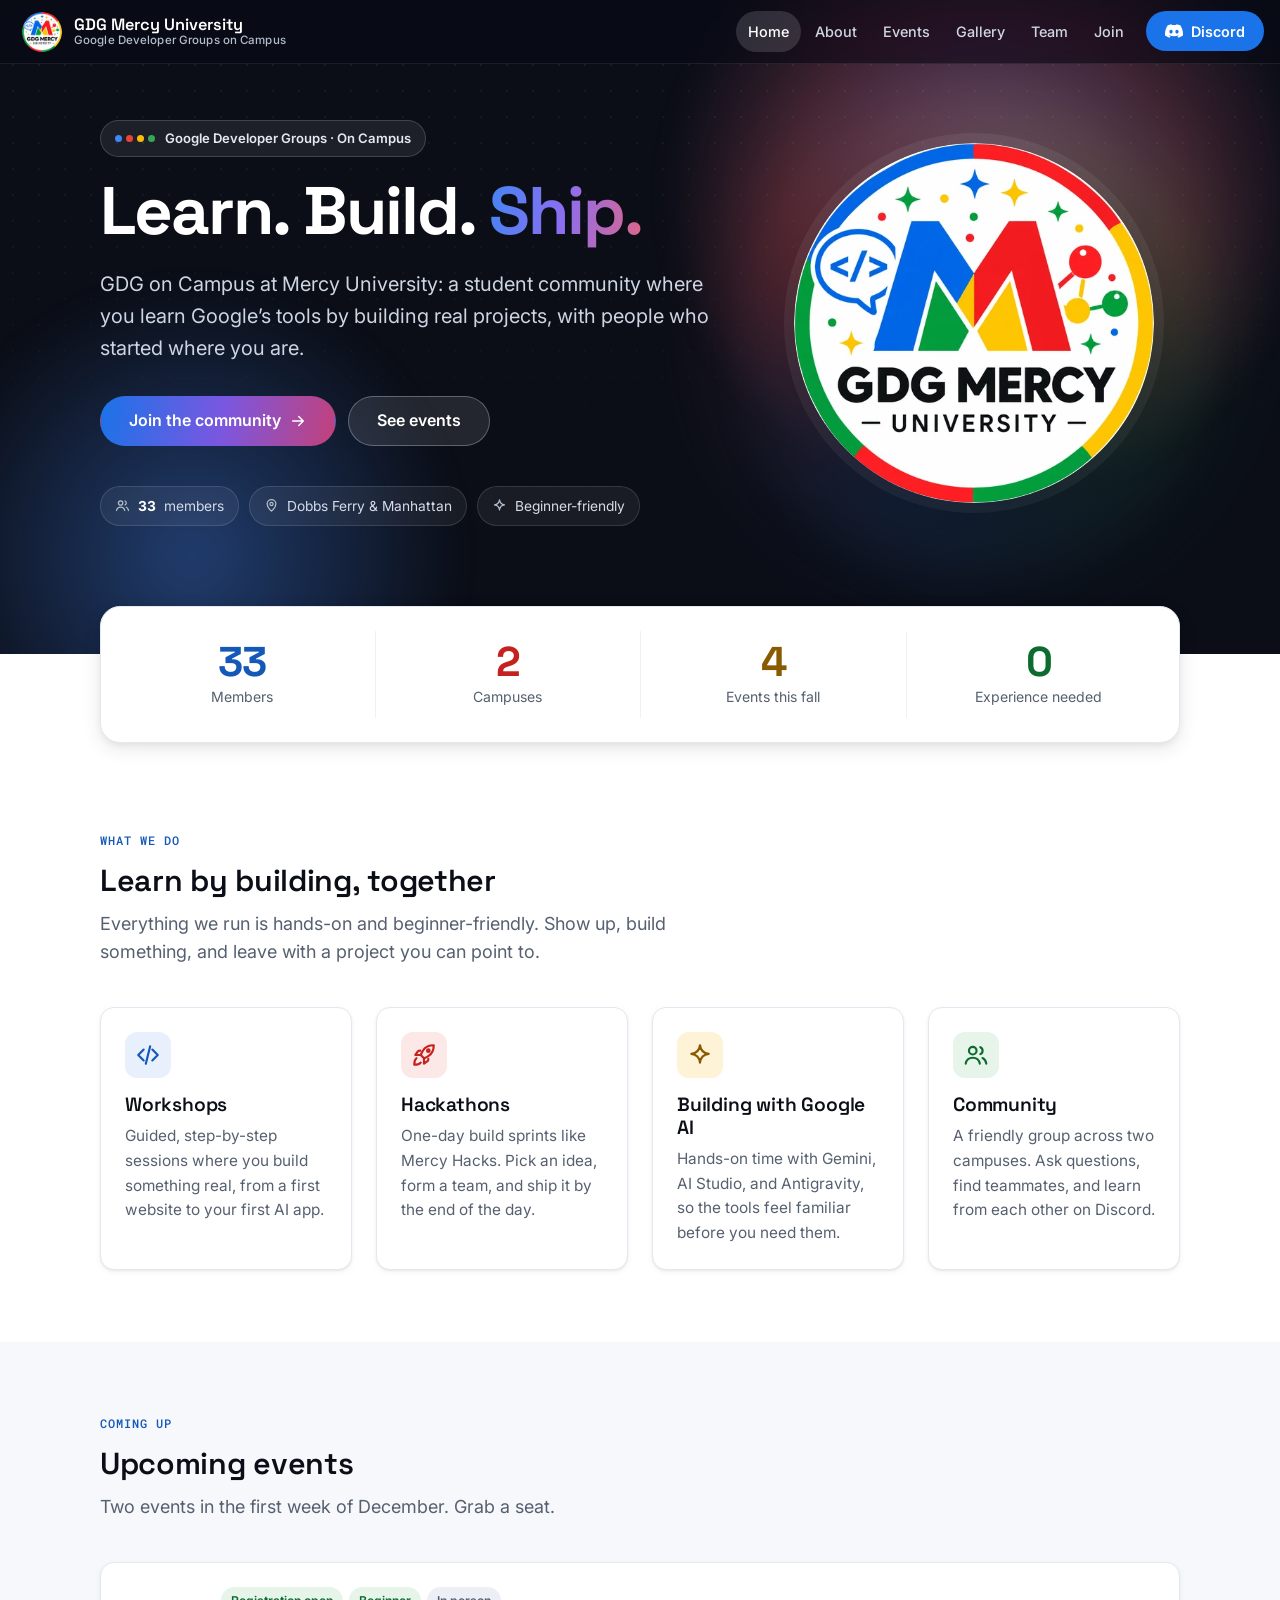
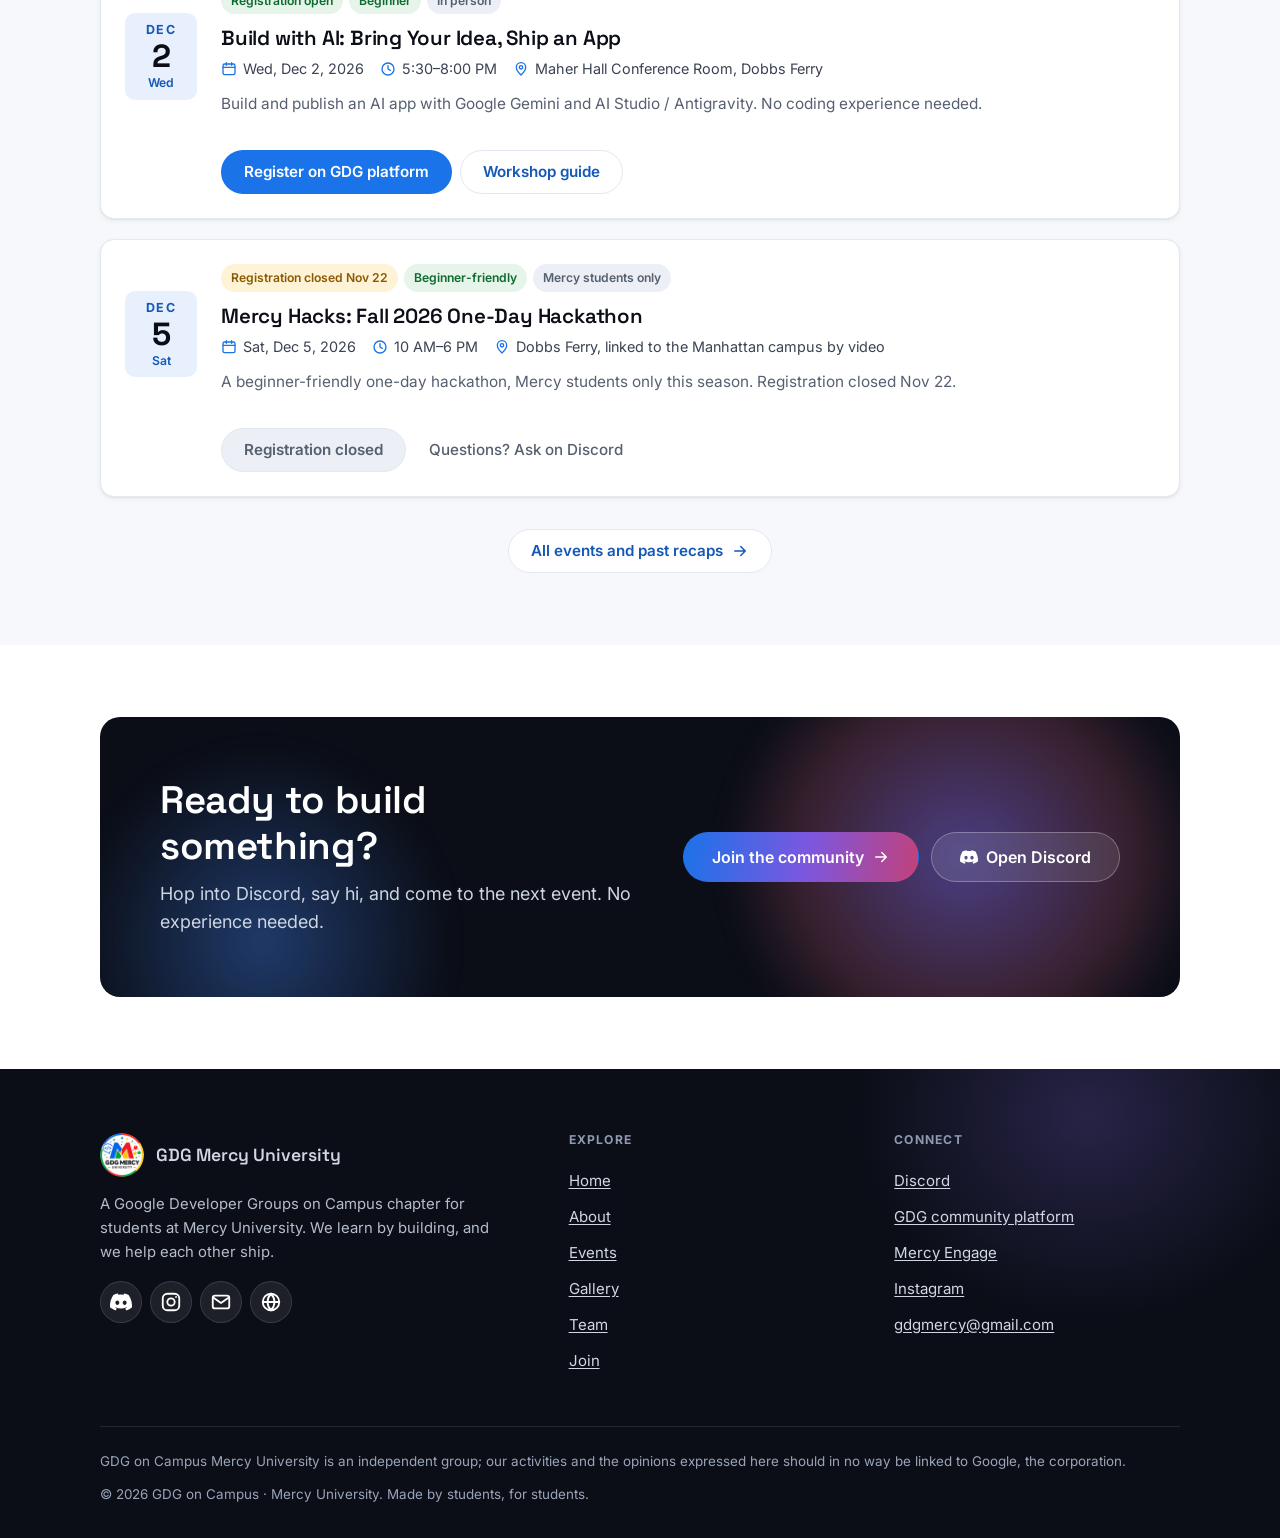
==== index.html @ c9d07a9c "Initial commit - GDG Mercy website" ====
<!doctype html>
<html lang="en">
<head>
<meta charset="utf-8">
<meta name="viewport" content="width=device-width, initial-scale=1, viewport-fit=cover">
<title>GDG on Campus · Mercy University</title>
<meta name="description" content="GDG on Campus at Mercy University: a beginner-friendly student community where you learn, build, and ship real projects with Google technologies.">
<meta name="theme-color" content="#0b0e17">
<meta property="og:type" content="website">
<meta property="og:site_name" content="GDG on Campus &middot; Mercy University">
<meta property="og:title" content="GDG on Campus · Mercy University">
<meta property="og:description" content="GDG on Campus at Mercy University: a beginner-friendly student community where you learn, build, and ship real projects with Google technologies.">
<meta property="og:image" content="assets/gdg-mercy-logo-512.webp">
<meta property="og:image:alt" content="GDG Mercy University logo">
<meta name="twitter:card" content="summary">
<link rel="icon" type="image/png" href="assets/favicon.png">
<link rel="apple-touch-icon" href="assets/gdg-mercy-logo-96.png">
<link rel="preconnect" href="https://fonts.googleapis.com">
<link rel="preconnect" href="https://fonts.gstatic.com" crossorigin>
<link href="https://fonts.googleapis.com/css2?family=Space+Grotesk:wght@500;600;700&family=Inter:wght@400;500;600;700&family=Roboto+Mono:wght@400;500&display=swap" rel="stylesheet">
<link rel="stylesheet" href="css/theme.css">
<link rel="stylesheet" href="css/site.css">
<script>document.documentElement.className+=' js'</script>
</head>
<body>
<svg width="0" height="0" style="position:absolute" aria-hidden="true" focusable="false">
<symbol id="i-calendar" viewBox="0 0 24 24"><rect x="3" y="4.5" width="18" height="16" rx="2.5"/><path d="M3 9.5h18M8 2.5v4M16 2.5v4"/></symbol>
<symbol id="i-clock" viewBox="0 0 24 24"><circle cx="12" cy="12" r="9"/><path d="M12 7v5l3.5 2"/></symbol>
<symbol id="i-pin" viewBox="0 0 24 24"><path d="M12 21s-7-6.2-7-11.5a7 7 0 0 1 14 0C19 14.800 12 21 12 21z"/><circle cx="12" cy="9.5" r="2.5"/></symbol>
<symbol id="i-users" viewBox="0 0 24 24"><circle cx="9" cy="8" r="3.5"/><path d="M2.5 20c.6-3.6 3.200-5.500 6.500-5.500s5.900 1.900 6.500 5.500"/><path d="M16 4.800a3.500 3.500 0 0 1 0 6.400M18 14.800c1.900.8 3.100 2.500 3.500 5.200"/></symbol>
<symbol id="i-code" viewBox="0 0 24 24"><path d="M8 7l-5 5 5 5M16 7l5 5-5 5M14 4l-4 16"/></symbol>
<symbol id="i-rocket" viewBox="0 0 24 24"><path d="M5 15c-1.500 1.200-2 4.500-2 6 1.500 0 4.800-.5 6-2M12 15l-3-3a22 22 0 0 1 2-4c2-3.500 5.500-5 10-5 0 4.500-1.500 8-5 10a22 22 0 0 1-4 2z"/><circle cx="16" cy="8" r="1.200"/><path d="M9 12H4l2.500-3.500c.5-.5 1.200-.5 2-.5M12 15v5l3.500-2.500c.5-.5.500-1.200.5-2"/></symbol>
<symbol id="i-spark" viewBox="0 0 24 24"><path d="M12 3c.6 4.800 3.200 7.400 8 8-4.800.6-7.400 3.200-8 8-.6-4.800-3.200-7.400-8-8 4.800-.6 7.400-3.200 8-8z"/></symbol>
<symbol id="i-chat" viewBox="0 0 24 24"><path d="M4 5.500A2.500 2.500 0 0 1 6.500 3h11A2.500 2.500 0 0 1 20 5.500v8a2.500 2.500 0 0 1-2.500 2.500H11l-5 4v-4h-.5A1.500 1.500 0 0 1 4 14.500z"/></symbol>
<symbol id="i-arrow" viewBox="0 0 24 24"><path d="M5 12h14M13 6l6 6-6 6"/></symbol>
<symbol id="i-ext" viewBox="0 0 24 24"><path d="M14 4h6v6M20 4l-9 9M18 14v4.500a1.500 1.500 0 0 1-1.500 1.500h-11A1.500 1.500 0 0 1 4 18.500v-11A1.500 1.500 0 0 1 5.500 6H10"/></symbol>
<symbol id="i-info" viewBox="0 0 24 24"><circle cx="12" cy="12" r="9"/><path d="M12 11v5M12 7.800v.2"/></symbol>
<symbol id="i-mail" viewBox="0 0 24 24"><rect x="3" y="5" width="18" height="14" rx="2.500"/><path d="M3.500 7l8.500 6 8.500-6"/></symbol>
<symbol id="i-globe" viewBox="0 0 24 24"><circle cx="12" cy="12" r="9"/><path d="M3 12h18M12 3c2.500 2.600 3.800 5.600 3.800 9s-1.300 6.400-3.800 9c-2.500-2.600-3.800-5.600-3.800-9S9.500 5.600 12 3z"/></symbol>
<symbol id="i-cap" viewBox="0 0 24 24"><path d="M2 9.500L12 5l10 4.500-10 4.500z"/><path d="M6 11.800V16c0 1.300 2.700 3 6 3s6-1.700 6-3v-4.200M22 9.500V15"/></symbol>
<symbol id="i-insta" viewBox="0 0 24 24"><rect x="3" y="3" width="18" height="18" rx="5"/><circle cx="12" cy="12" r="4"/><path d="M17.500 6.500v.01"/></symbol>
<symbol id="i-close" viewBox="0 0 24 24"><path d="M6 6l12 12M18 6L6 18"/></symbol>
<symbol id="i-prev" viewBox="0 0 24 24"><path d="M15 5l-7 7 7 7"/></symbol>
<symbol id="i-next" viewBox="0 0 24 24"><path d="M9 5l7 7-7 7"/></symbol>
<symbol id="i-play" viewBox="0 0 24 24"><path d="M8 5.500v13l11-6.500z"/></symbol>
<symbol id="i-check" viewBox="0 0 24 24"><path d="M5 12.500l4.500 4.500L19 7.500"/></symbol>
<symbol id="i-discord" viewBox="0 0 24 24"><path d="M20.317 4.37a19.8 19.8 0 0 0-4.885-1.515.074.074 0 0 0-.079.037c-.21.375-.444.864-.608 1.25a18.27 18.27 0 0 0-5.487 0 12.64 12.64 0 0 0-.617-1.25.077.077 0 0 0-.079-.037A19.74 19.74 0 0 0 3.677 4.37a.07.07 0 0 0-.032.027C.533 9.046-.32 13.58.099 18.057a.082.082 0 0 0 .031.057 19.9 19.9 0 0 0 5.993 3.03.078.078 0 0 0 .084-.028 14.1 14.1 0 0 0 1.226-1.994.076.076 0 0 0-.041-.106 13.1 13.1 0 0 1-1.872-.892.077.077 0 0 1-.008-.128c.126-.094.252-.192.372-.292a.074.074 0 0 1 .078-.01c3.927 1.793 8.18 1.793 12.061 0a.074.074 0 0 1 .079.009c.12.1.246.198.373.293a.077.077 0 0 1-.006.127 12.3 12.3 0 0 1-1.873.892.077.077 0 0 0-.041.107c.36.698.772 1.362 1.225 1.993a.076.076 0 0 0 .084.028 19.84 19.84 0 0 0 6.002-3.03.077.077 0 0 0 .032-.054c.5-5.177-.838-9.674-3.549-13.660a.061.061 0 0 0-.031-.03zM8.020 15.330c-1.183 0-2.157-1.085-2.157-2.419 0-1.333.956-2.419 2.157-2.419 1.210 0 2.176 1.096 2.157 2.420 0 1.333-.956 2.418-2.157 2.418zm7.975 0c-1.183 0-2.157-1.085-2.157-2.419 0-1.333.955-2.419 2.157-2.419 1.210 0 2.176 1.096 2.157 2.420 0 1.333-.946 2.418-2.157 2.418z"/></symbol>
</svg>
<a class="skip" href="#main">Skip to content</a>
<header class="topbar on-dark" id="topbar">
  <a class="brand" href="index.html" aria-label="GDG Mercy University, home">
    <img src="assets/gdg-mercy-logo-96.png" width="40" height="40" alt="GDG Mercy University logo">
    <span class="bt">GDG Mercy University<small>Google Developer Groups on Campus</small></span>
  </a>
  <button class="menu-btn" id="menu-btn" type="button" aria-expanded="false" aria-controls="site-nav" aria-label="Open menu"><span class="bars" aria-hidden="true"><i></i><i></i><i></i></span></button>
  <nav id="site-nav" aria-label="Main">
    <a class="tb-link" href="index.html" aria-current="page">Home</a>
    <a class="tb-link" href="about.html">About</a>
    <a class="tb-link" href="events.html">Events</a>
    <a class="tb-link" href="gallery.html">Gallery</a>
    <a class="tb-link" href="team.html">Team</a>
    <a class="tb-link" href="join.html">Join</a>
    <a class="btn primary sm" href="https://discord.gg/bWHS7KfQe6" target="_blank" rel="noopener"><svg class="i fill" aria-hidden="true" focusable="false"><use href="#i-discord"/></svg>Discord<span class="visually-hidden"> (opens in a new tab)</span></a>
  </nav>
</header>
<main id="main" tabindex="-1">
<section class="hero pull">
  <div class="hero-dots" aria-hidden="true"></div>
  <div class="container">
    <div class="hero-in">
      <div>
        <p class="eyebrow"><span class="gd" aria-hidden="true"><i></i><i></i><i></i><i></i></span>Google Developer Groups &middot; On Campus</p>
        <h1>Learn. Build. <span class="g">Ship.</span></h1>
        <p class="lead">GDG on Campus at Mercy University: a student community where you learn Google&rsquo;s tools by building real projects, with people who started where you are.</p>
        <div class="cta">
          <a class="btn grad lg" href="join.html">Join the community <svg class="i" aria-hidden="true" focusable="false"><use href="#i-arrow"/></svg></a>
          <a class="btn ondark lg" href="events.html">See events</a>
        </div>
        <ul class="facts">
          <li class="fact"><svg class="i" aria-hidden="true" focusable="false"><use href="#i-users"/></svg><b>33</b> members</li>
          <li class="fact"><svg class="i" aria-hidden="true" focusable="false"><use href="#i-pin"/></svg>Dobbs Ferry &amp; Manhattan</li>
          <li class="fact"><svg class="i" aria-hidden="true" focusable="false"><use href="#i-spark"/></svg>Beginner-friendly</li>
        </ul>
      </div>
      <div class="hero-logo"><img src="assets/gdg-mercy-logo-512.webp" width="512" height="512" alt="GDG Mercy University logo" fetchpriority="high"></div>
    </div>
  </div>
</section>
<div class="container">
  <ul class="stats" aria-label="Chapter at a glance">
    <li><b>33</b><span>Members</span></li>
    <li><b>2</b><span>Campuses</span></li>
    <li><b>4</b><span>Events this fall</span></li>
    <li><b>0</b><span>Experience needed</span></li>
  </ul>
</div>
<section class="band" aria-labelledby="what">
  <div class="container">
    <div class="sec-head"><span class="kicker">What we do</span><h2 id="what">Learn by building, together</h2><p>Everything we run is hands-on and beginner-friendly. Show up, build something, and leave with a project you can point to.</p></div>
    <div class="grid c4">
      <article class="card feature">
        <span class="ico blue"><svg class="i" aria-hidden="true" focusable="false"><use href="#i-code"/></svg></span>
        <h3>Workshops</h3>
        <p>Guided, step-by-step sessions where you build something real, from a first website to your first AI app.</p>
      </article>
      <article class="card feature">
        <span class="ico red"><svg class="i" aria-hidden="true" focusable="false"><use href="#i-rocket"/></svg></span>
        <h3>Hackathons</h3>
        <p>One-day build sprints like Mercy Hacks. Pick an idea, form a team, and ship it by the end of the day.</p>
      </article>
      <article class="card feature">
        <span class="ico yellow"><svg class="i" aria-hidden="true" focusable="false"><use href="#i-spark"/></svg></span>
        <h3>Building with Google AI</h3>
        <p>Hands-on time with Gemini, AI Studio, and Antigravity, so the tools feel familiar before you need them.</p>
      </article>
      <article class="card feature">
        <span class="ico green"><svg class="i" aria-hidden="true" focusable="false"><use href="#i-users"/></svg></span>
        <h3>Community</h3>
        <p>A friendly group across two campuses. Ask questions, find teammates, and learn from each other on Discord.</p>
      </article>
    </div>
  </div>
</section>
<section class="band alt" aria-labelledby="up">
  <div class="container">
    <div class="sec-head"><span class="kicker">Coming up</span><h2 id="up">Upcoming events</h2><p>Two events in the first week of December. Grab a seat.</p></div>
    <ul class="events">
<li class="event compact">
  <div class="date-blk" aria-hidden="true"><span class="m">Dec</span><span class="d">2</span><span class="w">Wed</span></div>
  <div>
    <div class="tags"><span class="tag open">Registration open</span><span class="tag easy">Beginner</span><span class="tag ">In person</span></div>
    <h3>Build with AI: Bring Your Idea, Ship an App</h3>
    <ul class="meta"><li><svg class="i" aria-hidden="true" focusable="false"><use href="#i-calendar"/></svg><time datetime="2026-12-02">Wed, Dec 2, 2026</time></li><li><svg class="i" aria-hidden="true" focusable="false"><use href="#i-clock"/></svg>5:30–8:00 PM</li><li><svg class="i" aria-hidden="true" focusable="false"><use href="#i-pin"/></svg>Maher Hall Conference Room, Dobbs Ferry</li></ul>
    <p>Build and publish an AI app with Google Gemini and AI Studio / Antigravity. No coding experience needed.</p>
  </div>
  <div class="ev-actions"><a class="btn primary" href="https://gdg.community.dev/gdg-on-campus-mercy-university-dobbs-ferry-united-states/" target="_blank" rel="noopener">Register on GDG platform<span class="visually-hidden"> (opens in a new tab)</span></a><a class="btn ghost" href="https://gdgmercy.github.io/workshop2/" target="_blank" rel="noopener">Workshop guide<span class="visually-hidden"> (opens in a new tab)</span></a></div>
</li>
<li class="event compact">
  <div class="date-blk" aria-hidden="true"><span class="m">Dec</span><span class="d">5</span><span class="w">Sat</span></div>
  <div>
    <div class="tags"><span class="tag closed">Registration closed Nov 22</span><span class="tag easy">Beginner-friendly</span><span class="tag ">Mercy students only</span></div>
    <h3>Mercy Hacks: Fall 2026 One-Day Hackathon</h3>
    <ul class="meta"><li><svg class="i" aria-hidden="true" focusable="false"><use href="#i-calendar"/></svg><time datetime="2026-12-05">Sat, Dec 5, 2026</time></li><li><svg class="i" aria-hidden="true" focusable="false"><use href="#i-clock"/></svg>10 AM–6 PM</li><li><svg class="i" aria-hidden="true" focusable="false"><use href="#i-pin"/></svg>Dobbs Ferry, linked to the Manhattan campus by video</li></ul>
    <p>A beginner-friendly one-day hackathon, Mercy students only this season. Registration closed Nov 22.</p>
  </div>
  <div class="ev-actions"><span class="btn ghost is-off" aria-disabled="true">Registration closed</span><a class="btn quiet" href="https://discord.gg/bWHS7KfQe6" target="_blank" rel="noopener">Questions? Ask on Discord<span class="visually-hidden"> (opens in a new tab)</span></a></div>
</li>
    </ul>
    <div class="more"><a class="btn ghost" href="events.html">All events and past recaps <svg class="i" aria-hidden="true" focusable="false"><use href="#i-arrow"/></svg></a></div>
  </div>
</section>
<section class="band">
  <div class="container">
    <div class="cta-band">
      <div>
        <h2>Ready to build something?</h2>
        <p>Hop into Discord, say hi, and come to the next event. No experience needed.</p>
      </div>
      <div class="cta">
        <a class="btn grad lg" href="join.html">Join the community <svg class="i" aria-hidden="true" focusable="false"><use href="#i-arrow"/></svg></a>
        <a class="btn ondark lg" href="https://discord.gg/bWHS7KfQe6" target="_blank" rel="noopener"><svg class="i fill" aria-hidden="true" focusable="false"><use href="#i-discord"/></svg>Open Discord<span class="visually-hidden"> (opens in a new tab)</span></a>
      </div>
    </div>
  </div>
</section>
</main>
<footer class="footer">
  <div class="container">
    <div class="f-grid">
      <div>
        <a class="f-brand" href="index.html"><img src="assets/gdg-mercy-logo-96.png" width="44" height="44" alt="">GDG Mercy University</a>
        <p>A Google Developer Groups on Campus chapter for students at Mercy University. We learn by building, and we help each other ship.</p>
        <div class="social"><a class="" href="https://discord.gg/bWHS7KfQe6" target="_blank" rel="noopener" aria-label="Discord (opens in a new tab)"><svg class="i fill" aria-hidden="true" focusable="false"><use href="#i-discord"/></svg><span class="visually-hidden"> (opens in a new tab)</span></a><a class="" href="https://www.instagram.com/gdg.mercy" target="_blank" rel="noopener" aria-label="Instagram (opens in a new tab)"><svg class="i" aria-hidden="true" focusable="false"><use href="#i-insta"/></svg><span class="visually-hidden"> (opens in a new tab)</span></a><a href="mailto:gdgmercy@gmail.com" aria-label="Email GDG Mercy"><svg class="i" aria-hidden="true" focusable="false"><use href="#i-mail"/></svg></a><a class="" href="https://gdg.community.dev/gdg-on-campus-mercy-university-dobbs-ferry-united-states/" target="_blank" rel="noopener" aria-label="GDG community platform (opens in a new tab)"><svg class="i" aria-hidden="true" focusable="false"><use href="#i-globe"/></svg><span class="visually-hidden"> (opens in a new tab)</span></a></div>
      </div>
      <nav aria-label="Footer">
        <h2>Explore</h2>
        <ul>
        <li><a href="index.html">Home</a></li>
        <li><a href="about.html">About</a></li>
        <li><a href="events.html">Events</a></li>
        <li><a href="gallery.html">Gallery</a></li>
        <li><a href="team.html">Team</a></li>
        <li><a href="join.html">Join</a></li>
        </ul>
      </nav>
      <div>
        <h2>Connect</h2>
        <ul>
          <li><a class="" href="https://discord.gg/bWHS7KfQe6" target="_blank" rel="noopener">Discord<span class="visually-hidden"> (opens in a new tab)</span></a></li>
          <li><a class="" href="https://gdg.community.dev/gdg-on-campus-mercy-university-dobbs-ferry-united-states/" target="_blank" rel="noopener">GDG community platform<span class="visually-hidden"> (opens in a new tab)</span></a></li>
          <li><a class="" href="https://engage.mercy.edu/organization/gdg" target="_blank" rel="noopener">Mercy Engage<span class="visually-hidden"> (opens in a new tab)</span></a></li>
          <li><a class="" href="https://www.instagram.com/gdg.mercy" target="_blank" rel="noopener">Instagram<span class="visually-hidden"> (opens in a new tab)</span></a></li>
          <li><a href="mailto:gdgmercy@gmail.com">gdgmercy@gmail.com</a></li>
        </ul>
      </div>
    </div>
    <div class="f-legal">
      <p>GDG on Campus Mercy University is an independent group; our activities and the opinions expressed here should in no way be linked to Google, the corporation.</p>
      <p>&copy; <span data-year>2026</span> GDG on Campus &middot; Mercy University. Made by students, for students.</p>
    </div>
  </div>
</footer>
<script src="js/site.js" defer></script>
</body>
</html>
---- css/theme.css ----
/* ==========================================================================
   GDG Mercy theme — shared design tokens + components
   --------------------------------------------------------------------------
   Reusable on its own: link this one file from any GDG Mercy page and use the
   classes below. Page-specific layouts live in site.css, not here.

   1. Tokens        colors, type scale, spacing, radii, shadows, motion
   2. Base          reset, typography, links, focus, skip link
   3. Layout        .container, .section
   4. Top bar       .topbar, .brand, .tb-link
   5. Buttons       .btn (+ .primary .grad .ghost .ondark .quiet .lg)
   6. Chips         .tag
   7. Callouts      .note (.tip .warn), .check
   8. Code blocks   .block (+ .cmd), .copy
   9. Forms         .field, .input, .seg
  10. Accordion     details.stuck
  11. Feedback      .toast, .spin, reduced motion
   ========================================================================== */

/* ---- 1. Tokens ---------------------------------------------------------- */
:root{
  /* Google accents (decorative: never use as small text on white) */
  --g-blue:#4285f4; --g-red:#ea4335; --g-yellow:#fbbc04; --g-green:#34a853;

  /* Surfaces and text (all text tokens pass AA on --bg) */
  --bg:#ffffff; --surface:#f6f8fc; --surface-2:#eceff5; --card:#ffffff;
  --ink:#0b0e17; --ink-soft:#11151f; --ink-2:#1a2030;
  --text:#1f2430; --text-2:#3b4252; --muted:#566070; --faint:#6a7282;
  --line:#e4e8f0; --line-2:#eef1f7;

  /* Brand + status colors, each with a tint and an AA-safe ink */
  --blue:#1a73e8; --blue-ink:#1458b8; --blue-tint:#e8f0fe;
  --green:#1e8e3e; --green-tint:#e6f4ea; --green-ink:#0c6b2e;
  --amber:#f29900; --amber-tint:#fef3d6; --amber-ink:#8a5a00;
  --red:#d93025;

  /* Gemini-style gradients. --grad is decorative; --grad-btn keeps white text AA */
  --grad:linear-gradient(100deg,#4285f4 0%,#8a6ff0 48%,#e06588 100%);
  --grad-btn:linear-gradient(100deg,#1a73e8 0%,#7b57e0 52%,#c2417a 100%);

  /* Type */
  --sans:'Inter',system-ui,-apple-system,'Segoe UI',sans-serif;
  --disp:'Space Grotesk','Inter',system-ui,sans-serif;
  --mono:'Roboto Mono',ui-monospace,Menlo,Consolas,monospace;
  --fs-xs:.78rem; --fs-sm:.9rem; --fs-base:1rem; --fs-md:1.125rem; --fs-lg:1.25rem;
  --fs-h3:1.2rem; --fs-h2:clamp(1.5rem,1.2rem + 1vw,1.9rem);
  --fs-h1:clamp(2rem,1.5rem + 2vw,2.9rem); --fs-display:clamp(2.5rem,1.6rem + 3.6vw,4.2rem);

  /* Spacing (4px base) */
  --s-1:4px; --s-2:8px; --s-3:12px; --s-4:16px; --s-5:20px; --s-6:24px; --s-8:32px; --s-10:40px; --s-12:48px; --s-16:64px;

  /* Shape + depth */
  --radius-sm:10px; --radius:14px; --radius-lg:20px; --radius-pill:999px;
  --sh-1:0 1px 2px rgba(11,14,23,.06),0 2px 6px rgba(11,14,23,.05);
  --sh-2:0 6px 20px rgba(11,14,23,.09),0 2px 6px rgba(11,14,23,.06);
  --sh-3:0 18px 50px rgba(11,14,23,.18);
  --ring:0 0 0 3px rgba(26,115,232,.28);

  /* Layout */
  --container:1120px; --maxw:720px; --bar-h:64px;
  --ease:cubic-bezier(.2,.7,.2,1);
  color-scheme:light;
}

/* ---- 2. Base ------------------------------------------------------------ */
*,*::before,*::after{box-sizing:border-box}
html{scroll-padding-top:calc(var(--bar-h) + 16px)}
html,body{margin:0}
body{font-family:var(--sans); color:var(--text); background:var(--bg); font-size:var(--fs-base); line-height:1.6;
  -webkit-font-smoothing:antialiased; text-rendering:optimizeLegibility}
h1,h2,h3,h4,h5{font-family:var(--disp); font-weight:600; line-height:1.18; color:var(--ink); margin:0 0 .45em; letter-spacing:-.01em}
h1{font-size:var(--fs-h1); font-weight:700; letter-spacing:-.025em}
h2{font-size:var(--fs-h2)}
h3{font-size:var(--fs-h3)}
p{margin:0 0 1em}
a{color:var(--blue-ink); text-decoration:none; cursor:pointer}
a:hover{text-decoration:underline}
/* links inside running text must not rely on color alone */
:where(p,li,.note,.check) a:not(.btn){text-decoration:underline; text-underline-offset:.15em}
code{font-family:var(--mono); font-size:.88em; background:var(--surface-2); padding:.12em .4em; border-radius:6px; color:var(--blue-ink)}
kbd{font-family:var(--mono); font-size:.8em; background:#fff; border:1px solid var(--line); border-bottom-width:2px; border-radius:6px; padding:.1em .45em; color:var(--text-2)}
:focus-visible{outline:3px solid var(--blue); outline-offset:2px; border-radius:6px}
.on-dark :focus-visible,.dark :focus-visible{outline-color:#fff}
.visually-hidden{position:absolute; width:1px; height:1px; overflow:hidden; clip:rect(0 0 0 0); white-space:nowrap}
.skip{position:fixed; left:12px; top:-60px; z-index:100; background:var(--ink); color:#fff; padding:10px 16px; border-radius:var(--radius-pill); font-weight:600; transition:top .15s}
.skip:focus{top:12px; text-decoration:none}
main:focus{outline:none}

/* ---- 3. Layout ---------------------------------------------------------- */
.container,.section{max-width:var(--container); margin:0 auto; padding:0 var(--s-5)}
.wrap{max-width:var(--maxw); margin:0 auto; padding:0 var(--s-5)}
@media(max-width:480px){.container,.section,.wrap{padding:0 16px}}

/* ---- 4. Top bar --------------------------------------------------------- */
.topbar{position:fixed; inset:0 0 auto 0; height:var(--bar-h); z-index:50; display:flex; align-items:center; gap:var(--s-2);
  padding:0 var(--s-4) 0 var(--s-4); background:rgba(255,255,255,.88); backdrop-filter:saturate(180%) blur(12px);
  -webkit-backdrop-filter:saturate(180%) blur(12px); border-bottom:1px solid var(--line-2)}
.topbar.on-dark{background:rgba(9,11,18,.62); border-bottom-color:rgba(255,255,255,.08)}
.brand{display:flex; align-items:center; gap:var(--s-3); font-family:var(--disp); font-weight:600; font-size:1.02rem; color:var(--ink); padding:6px 10px 6px 6px; border-radius:var(--radius-pill)}
.brand:hover{background:var(--surface); text-decoration:none}
.brand img{width:40px; height:40px; border-radius:50%; flex:none; display:block}
.brand .bt{display:flex; flex-direction:column; line-height:1.1; text-align:left}
.brand .bt small{font-family:var(--sans); font-weight:500; color:var(--muted); font-size:.72rem; letter-spacing:.01em}
.on-dark .brand{color:#fff}
.on-dark .brand:hover{background:rgba(255,255,255,.1)}
.on-dark .brand .bt small{color:#b4bdcc}
.topbar nav{display:flex; align-items:center; gap:2px; margin-left:auto}
.tb-link{color:var(--text-2); font-weight:500; font-size:var(--fs-sm); padding:9px 12px; border-radius:var(--radius-pill)}
.tb-link:hover{background:var(--surface); color:var(--ink); text-decoration:none}
.tb-link[aria-current=page]{color:var(--ink); background:var(--surface-2)}
.on-dark .tb-link{color:#d0d7e3}
.on-dark .tb-link:hover{background:rgba(255,255,255,.1); color:#fff}
.on-dark .tb-link[aria-current=page]{background:rgba(255,255,255,.14); color:#fff}
@media(max-width:760px){.tb-link.hide-sm{display:none}.brand .bt small{display:none}}

/* ---- 5. Buttons --------------------------------------------------------- */
.btn{display:inline-flex; align-items:center; justify-content:center; gap:var(--s-2); font-family:var(--sans); font-weight:600; font-size:.95rem; line-height:1.2;
  border-radius:var(--radius-pill); padding:12px 22px; min-height:44px; border:1px solid transparent; cursor:pointer;
  transition:background .15s,box-shadow .15s,transform .08s,border-color .15s; white-space:nowrap; text-decoration:none}
.btn:hover{text-decoration:none}
.btn:active{transform:translateY(1px)}
.btn.primary{background:var(--blue); color:#fff}
.btn.primary:hover{background:#1667d6; box-shadow:0 4px 14px rgba(26,115,232,.35)}
.btn.grad{background:var(--grad-btn); color:#fff}
.btn.grad:hover{box-shadow:0 6px 22px rgba(123,87,224,.45)}
.btn.ghost{background:#fff; color:var(--blue-ink); border-color:var(--line)}
.btn.ghost:hover{background:var(--blue-tint); border-color:#c6dafc}
.btn.ondark{background:rgba(255,255,255,.1); color:#fff; border-color:rgba(255,255,255,.28)}
.btn.ondark:hover{background:rgba(255,255,255,.2)}
.btn.quiet{background:transparent; color:var(--muted); padding:12px 14px; font-weight:500}
.btn.quiet:hover{background:var(--surface); color:var(--ink)}
.btn.lg{padding:14px 28px; font-size:1rem; min-height:50px}
.btn[disabled]{opacity:.45; cursor:not-allowed; pointer-events:none}
.btn svg{width:18px; height:18px; flex:none}

/* ---- 6. Chips ----------------------------------------------------------- */
.tag{display:inline-flex; align-items:center; gap:5px; font-size:.76rem; font-weight:600; padding:4px 10px; border-radius:var(--radius-pill); background:var(--surface-2); color:var(--muted); font-family:var(--sans)}
.tag.easy{background:var(--green-tint); color:var(--green-ink)}
.tag.medium{background:var(--amber-tint); color:var(--amber-ink)}
.tag.time{background:#fff; border:1px solid var(--line); color:var(--muted)}
.tag svg{width:13px; height:13px}

/* ---- 7. Callouts -------------------------------------------------------- */
.note{display:flex; gap:var(--s-3); border-radius:var(--radius); padding:14px 16px; margin:0 0 1.2em; font-size:.94rem; border:1px solid}
.note .ni{flex:none; width:20px; height:20px; margin-top:2px}
.note p{margin:0} .note p+p{margin-top:.45em}
.note.tip{background:var(--blue-tint); border-color:#d2e3fc; color:var(--blue-ink)} .note.tip .ni{color:var(--blue)}
.note.warn{background:var(--amber-tint); border-color:#fae6b0; color:var(--amber-ink)} .note.warn .ni{color:#b06f00}
.check{display:flex; gap:var(--s-3); background:var(--green-tint); border:1px solid #cdebd5; border-radius:var(--radius); padding:14px 16px; margin:0 0 1.2em}
.check .ni{flex:none; width:22px; height:22px; color:var(--green)}
.check strong{color:var(--green-ink); display:block; margin-bottom:2px; font-family:var(--disp)}
.check p{margin:0; color:#1d4727; font-size:.94rem}

/* ---- 8. Code blocks ----------------------------------------------------- */
.block{border:1px solid var(--line); border-radius:var(--radius); overflow:hidden; margin:0 0 1.2em; background:#fff}
.block .bh{display:flex; align-items:center; gap:var(--s-2); padding:9px 12px 9px 14px; background:var(--surface); border-bottom:1px solid var(--line-2); font-size:var(--fs-xs); color:var(--muted); font-weight:600}
.block .bh svg{width:15px; height:15px; color:var(--blue)}
.block pre{margin:0; padding:14px 16px; overflow-x:auto; font-family:var(--mono); font-size:.85rem; line-height:1.65; white-space:pre-wrap; word-break:break-word; color:var(--text)}
.block.cmd pre{background:#0d1117; color:#e6edf3}
.block.cmd .bh{background:#161b22; color:#9aa4b2; border-color:#21262d}
.block.cmd .bh svg{color:#8ab4f8}
.copy{margin-left:auto; display:inline-flex; align-items:center; gap:6px; background:#fff; border:1px solid var(--line); color:var(--text-2); font-family:var(--sans); font-weight:600; font-size:var(--fs-xs);
  padding:6px 12px; min-height:32px; border-radius:var(--radius-pill); cursor:pointer; transition:background .15s}
.copy:hover{background:var(--blue-tint); color:var(--blue-ink); border-color:#c6dafc}
.copy.ok{background:var(--green-tint); color:var(--green-ink); border-color:#ceead6}
.copy svg{width:13px; height:13px}
.block.cmd .copy{background:#21262d; border-color:#30363d; color:#e6edf3}
.block.cmd .copy:hover{background:#30363d}

/* ---- 9. Forms ----------------------------------------------------------- */
.field label{display:block; font-weight:600; font-size:.95rem; margin-bottom:7px; color:var(--ink); font-family:var(--disp)}
.field .hint{font-size:var(--fs-xs); color:var(--muted); margin-top:5px}
.input,.field input[type=text],.field input[type=email],.field textarea,.field select{width:100%; font-family:var(--sans); font-size:1rem; color:var(--text);
  border:1px solid #c9d0dc; border-radius:var(--radius-sm); padding:11px 13px; background:#fff; transition:border-color .15s,box-shadow .15s}
.field textarea{min-height:76px; resize:vertical}
.input:focus,.field input:focus,.field textarea:focus,.field select:focus{border-color:var(--blue); outline:none; box-shadow:var(--ring)}
.seg{display:flex; flex-wrap:wrap; gap:var(--s-2)}
.seg button{font-family:var(--sans); font-size:.9rem; padding:10px 16px; min-height:44px; border-radius:var(--radius-sm); border:1px solid #c9d0dc; background:#fff; color:var(--text-2); cursor:pointer}
.seg button:hover{background:var(--surface)}
.seg button[aria-pressed=true]{background:var(--blue-tint); border-color:#9dbffa; color:var(--blue-ink); font-weight:600}

/* ---- 10. Accordion ------------------------------------------------------ */
details.stuck{border:1px solid var(--line); border-radius:var(--radius); margin:0 0 1.2em; overflow:hidden; background:#fff}
details.stuck>summary{cursor:pointer; list-style:none; padding:13px 16px; min-height:44px; font-weight:600; font-size:.92rem; color:var(--text-2); display:flex; align-items:center; gap:10px; font-family:var(--sans)}
details.stuck>summary::-webkit-details-marker{display:none}
details.stuck>summary:hover{background:var(--surface)}
details.stuck>summary .wi{color:#b06f00; width:18px; height:18px; flex:none}
details.stuck>summary .chev{margin-left:auto; width:20px; height:20px; flex:none; color:var(--muted); transition:transform .2s}
details.stuck[open]>summary .chev{transform:rotate(180deg)}
.stuck-body{padding:2px 16px 14px; border-top:1px solid var(--line-2)}
.stuck-body h5{margin:13px 0 3px; font-size:.92rem; color:var(--ink)}
.stuck-body p{margin:0 0 .3em; font-size:.92rem; color:var(--text-2)}

/* ---- 11. Feedback ------------------------------------------------------- */
.toast{position:fixed; left:50%; bottom:28px; transform:translateX(-50%) translateY(20px); background:var(--ink); color:#fff; padding:12px 20px; border-radius:var(--radius-pill);
  font-size:.9rem; font-weight:600; opacity:0; pointer-events:none; transition:all .25s; z-index:70; box-shadow:var(--sh-3)}
.toast.show{opacity:1; transform:translateX(-50%) translateY(0)}
.spin{width:18px; height:18px; border:2px solid var(--line); border-top-color:var(--blue); border-radius:50%; animation:sp .7s linear infinite; display:inline-block; vertical-align:-3px}
@keyframes sp{to{transform:rotate(360deg)}}
@media(prefers-reduced-motion:reduce){*,*::before,*::after{transition:none!important; animation:none!important; scroll-behavior:auto!important}}
---- css/site.css ----
/* GDG on Campus — Mercy University: page layouts.
   Tokens and shared components (.topbar .brand .btn .tag .note …) live in theme.css. */

main{min-height:60vh}
main:focus{outline:none}
img{max-width:100%}

/* ---- icons (inline SVG sprite) ---- */
.i{width:1.25em; height:1.25em; flex:none; fill:none; stroke:currentColor; stroke-width:2; stroke-linecap:round; stroke-linejoin:round; vertical-align:-.2em}
.i.fill{fill:currentColor; stroke:none}

/* ---- top bar additions ---- */
.topbar{transition:background .2s,border-color .2s}
.topbar nav{gap:2px}
.topbar .btn.sm{padding:9px 18px; min-height:40px; font-size:.9rem; margin-left:var(--s-2)}
.menu-btn{display:none; margin-left:auto; width:44px; height:44px; border:0; background:transparent; color:var(--ink); border-radius:50%; cursor:pointer; align-items:center; justify-content:center}
.on-dark .menu-btn{color:#fff}
.menu-btn:hover{background:rgba(127,138,160,.18)}
.menu-btn .bars{position:relative; width:20px; height:14px}
.menu-btn .bars i{position:absolute; left:0; right:0; height:2px; border-radius:2px; background:currentColor; transition:transform .2s var(--ease),opacity .15s,top .2s var(--ease)}
.menu-btn .bars i:nth-child(1){top:0} .menu-btn .bars i:nth-child(2){top:6px} .menu-btn .bars i:nth-child(3){top:12px}
.menu-btn[aria-expanded=true] .bars i:nth-child(1){top:6px; transform:rotate(45deg)}
.menu-btn[aria-expanded=true] .bars i:nth-child(2){opacity:0}
.menu-btn[aria-expanded=true] .bars i:nth-child(3){top:6px; transform:rotate(-45deg)}

@media(max-width:940px){
  .js .menu-btn{display:inline-flex}
  .js .topbar nav{display:none; position:fixed; top:var(--bar-h); left:0; right:0; max-height:calc(100vh - var(--bar-h)); overflow-y:auto;
    flex-direction:column; align-items:stretch; gap:4px; margin:0; padding:12px 16px 24px; background:var(--ink); border-bottom:1px solid rgba(255,255,255,.1); box-shadow:var(--sh-3)}
  .js .topbar nav.open{display:flex}
  .js .topbar nav .tb-link{color:#d0d7e3; font-size:1.05rem; padding:14px 16px; border-radius:var(--radius-sm)}
  .js .topbar nav .tb-link:hover{background:rgba(255,255,255,.1); color:#fff}
  .js .topbar nav .tb-link[aria-current=page]{background:rgba(255,255,255,.14); color:#fff}
  .js .topbar nav .btn.sm{margin:12px 0 0; min-height:48px}
  /* without JS the links simply wrap under the brand */
  html:not(.js) .topbar{height:auto; min-height:var(--bar-h); flex-wrap:wrap; padding-bottom:8px}
  html:not(.js) .topbar nav{flex-wrap:wrap; width:100%; margin-left:0}
}
@media(max-width:360px){.brand .bt{font-size:.95rem}}

/* ---- hero (dark) ---- */
.hero{position:relative; isolation:isolate; background:var(--ink); color:#fff; overflow:hidden; padding:calc(var(--bar-h) + 56px) 0 84px}
.hero::before{content:""; position:absolute; z-index:-1; top:-35%; right:-12%; width:70%; height:130%;
  background:radial-gradient(closest-side,rgba(138,111,240,.5),rgba(224,101,136,.24) 45%,transparent 72%); filter:blur(14px)}
.hero::after{content:""; position:absolute; z-index:-1; bottom:-45%; left:-15%; width:60%; height:120%;
  background:radial-gradient(closest-side,rgba(66,133,244,.4),transparent 70%); filter:blur(16px)}
.hero-dots{position:absolute; inset:0; z-index:-1; opacity:.5; pointer-events:none;
  background-image:radial-gradient(rgba(255,255,255,.13) 1px,transparent 1px); background-size:26px 26px;
  -webkit-mask-image:linear-gradient(180deg,#000,transparent 80%); mask-image:linear-gradient(180deg,#000,transparent 80%)}
.hero-in{display:grid; grid-template-columns:minmax(0,1.2fr) minmax(0,.8fr); gap:var(--s-12); align-items:center}
.eyebrow{display:inline-flex; align-items:center; gap:10px; font-weight:600; font-size:.82rem; color:#e3e9f4;
  background:rgba(255,255,255,.08); border:1px solid rgba(255,255,255,.16); padding:7px 14px; border-radius:var(--radius-pill); margin-bottom:var(--s-5)}
.eyebrow .gd{display:inline-flex; gap:4px}
.eyebrow .gd i{width:7px; height:7px; border-radius:50%}
.eyebrow .gd i:nth-child(1){background:var(--g-blue)} .eyebrow .gd i:nth-child(2){background:var(--g-red)}
.eyebrow .gd i:nth-child(3){background:var(--g-yellow)} .eyebrow .gd i:nth-child(4){background:var(--g-green)}
.hero h1{color:#fff; font-size:var(--fs-display); line-height:1.03; max-width:14ch; margin-bottom:.32em; letter-spacing:-.03em}
.g{background:var(--grad); -webkit-background-clip:text; background-clip:text; -webkit-text-fill-color:transparent; color:transparent}
.hero .lead{font-size:var(--fs-lg); color:#cdd5e2; max-width:52ch; margin-bottom:var(--s-8)}
.cta{display:flex; flex-wrap:wrap; gap:var(--s-3)}
.facts{display:flex; flex-wrap:wrap; gap:10px; margin:var(--s-10) 0 0; padding:0; list-style:none}
.fact{display:inline-flex; align-items:center; gap:8px; font-size:.86rem; color:#d6dce8; background:rgba(255,255,255,.06); border:1px solid rgba(255,255,255,.12); padding:8px 14px; border-radius:var(--radius-pill)}
.fact b{color:#fff}
.fact .i{width:15px; height:15px; color:#b4bdcc}
.hero-logo{position:relative; justify-self:center; width:min(360px,100%)}
.hero-logo::before{content:""; position:absolute; inset:-14%; z-index:-1; border-radius:50%;
  background:conic-gradient(from 200deg,rgba(66,133,244,.5),rgba(234,67,53,.4),rgba(251,188,4,.4),rgba(52,168,83,.4),rgba(66,133,244,.5)); filter:blur(46px); opacity:.55}
.hero-logo img{display:block; width:100%; height:auto; border-radius:50%; box-shadow:0 30px 80px rgba(0,0,0,.45),0 0 0 10px rgba(255,255,255,.07)}
.hero.sm{padding-bottom:64px}
.hero.sm h1{font-size:clamp(2.2rem,1.6rem + 3vw,3.6rem); max-width:20ch}
.hero.sm .lead{margin-bottom:0}
.hero.pull{padding-bottom:128px}
@media(max-width:860px){
  .hero{padding-bottom:56px}
  .hero.pull{padding-bottom:96px}
  .hero-in{grid-template-columns:1fr; gap:var(--s-6)}
  .hero-logo{order:-1; width:116px; justify-self:start}
  .hero h1{max-width:none}
  .hero .lead{font-size:1.06rem}
}

/* ---- bands & headings ---- */
.band{padding:72px 0}
.band.alt{background:var(--surface)}
.band.tight{padding:48px 0}
.sec-head{max-width:640px; margin-bottom:var(--s-10)}
.sec-head.center{margin-inline:auto; text-align:center}
.kicker{font-family:var(--mono); font-size:.78rem; font-weight:500; letter-spacing:.08em; text-transform:uppercase; color:var(--blue-ink); margin:0 0 var(--s-3); display:block}
.sec-head h2{margin-bottom:.35em}
.sec-head p{color:var(--muted); font-size:var(--fs-md); margin:0}
.more{margin-top:var(--s-8); display:flex; justify-content:center}
@media(max-width:600px){.band{padding:52px 0}}

/* ---- stat strip ---- */
.stats{position:relative; z-index:2; margin-top:-48px; display:grid; grid-template-columns:repeat(4,1fr); background:#fff; border:1px solid var(--line); border-radius:var(--radius-lg); box-shadow:var(--sh-2); padding:var(--s-6) var(--s-2); list-style:none}
.stats li{text-align:center; padding:var(--s-2) var(--s-4); border-left:1px solid var(--line-2)}
.stats li:first-child{border-left:0}
.stats b{display:block; font-family:var(--disp); font-size:clamp(1.9rem,1.4rem + 1.6vw,2.6rem); line-height:1.1; color:var(--ink); letter-spacing:-.02em}
.stats li:nth-child(1) b{color:var(--blue-ink)} .stats li:nth-child(2) b{color:#c5221f} .stats li:nth-child(3) b{color:var(--amber-ink)} .stats li:nth-child(4) b{color:var(--green-ink)}
.stats span{font-size:.88rem; color:var(--muted)}
@media(max-width:700px){
  .stats{grid-template-columns:repeat(2,1fr); margin-top:-36px; row-gap:var(--s-4)}
  .stats li:nth-child(3){border-left:0}
}

/* ---- cards ---- */
.grid{display:grid; gap:var(--s-6)}
.grid.c2{grid-template-columns:repeat(2,minmax(0,1fr))}
.grid.c3{grid-template-columns:repeat(3,minmax(0,1fr))}
.grid.c4{grid-template-columns:repeat(4,minmax(0,1fr))}
@media(max-width:1000px){.grid.c4{grid-template-columns:repeat(2,minmax(0,1fr))} .grid.c3{grid-template-columns:repeat(2,minmax(0,1fr))}}
@media(max-width:640px){.grid.c2,.grid.c3,.grid.c4{grid-template-columns:minmax(0,1fr)}}
.card{background:var(--card); border:1px solid var(--line); border-radius:var(--radius); box-shadow:var(--sh-1); padding:var(--s-6); transition:box-shadow .2s,transform .2s var(--ease),border-color .2s}
.card h3{margin-bottom:.4em}
.card p{color:var(--muted); font-size:.96rem}
.card p:last-child{margin-bottom:0}
.feature:hover{box-shadow:var(--sh-2); transform:translateY(-3px); border-color:#d5dcea}
.ico{display:inline-flex; align-items:center; justify-content:center; width:46px; height:46px; border-radius:12px; margin-bottom:var(--s-4); font-size:1.3rem}
.ico.blue{background:var(--blue-tint); color:var(--blue-ink)}
.ico.red{background:#fce8e6; color:#c5221f}
.ico.yellow{background:var(--amber-tint); color:var(--amber-ink)}
.ico.green{background:var(--green-tint); color:var(--green-ink)}
@media(prefers-reduced-motion:reduce){.feature:hover{transform:none}}

/* ---- events ---- */
.events{display:grid; gap:var(--s-5); list-style:none; margin:0; padding:0}
.event{display:grid; grid-template-columns:84px minmax(0,1fr) auto; gap:var(--s-6); align-items:center; background:#fff; border:1px solid var(--line); border-radius:var(--radius); box-shadow:var(--sh-1); padding:var(--s-6)}
.event h3{font-size:1.28rem; margin-bottom:.35em}
.event p{color:var(--muted); font-size:.96rem; margin:0 0 .6em}
.date-blk{display:flex; flex-direction:column; align-items:center; justify-content:center; width:84px; padding:10px 0; border-radius:var(--radius-sm); background:var(--blue-tint); color:var(--blue-ink); text-align:center; line-height:1.1}
.date-blk .m{font-size:.78rem; font-weight:700; letter-spacing:.1em; text-transform:uppercase}
.date-blk .d{font-family:var(--disp); font-weight:700; font-size:2rem; color:var(--ink); margin:2px 0}
.date-blk .w{font-size:.76rem; font-weight:600}
.meta{display:flex; flex-wrap:wrap; gap:6px 16px; margin:0 0 var(--s-3); padding:0; list-style:none; font-size:.9rem; color:var(--text-2)}
.meta li{display:inline-flex; align-items:center; gap:6px}
.meta .i{color:var(--blue); width:16px; height:16px}
.tags{display:flex; flex-wrap:wrap; gap:6px; margin-bottom:var(--s-3)}
.tag.open{background:var(--green-tint); color:var(--green-ink)}
.tag.closed{background:var(--amber-tint); color:var(--amber-ink)}
.tag.soon{background:var(--blue-tint); color:var(--blue-ink)}
.ev-actions{display:flex; flex-direction:column; gap:var(--s-2); align-items:stretch}
.event.past{background:var(--surface); box-shadow:none}
.event.past h3{color:var(--text-2)}
.event.past .date-blk{background:var(--surface-2); color:var(--muted)}
.event.past .date-blk .d{color:var(--text-2)}
.event.past .meta .i{color:var(--faint)}
.event.compact{grid-template-columns:72px minmax(0,1fr); }
.event.compact .date-blk{width:72px}
.event.compact .ev-actions{grid-column:2; flex-direction:row; flex-wrap:wrap}
@media(max-width:760px){
  .event{grid-template-columns:72px minmax(0,1fr); gap:var(--s-4); padding:var(--s-5); align-items:start}
  .date-blk{width:72px}
  .ev-actions{grid-column:1 / -1; flex-direction:row; flex-wrap:wrap}
  .event.compact .ev-actions{grid-column:1 / -1}
}
.sub-h{display:flex; align-items:center; gap:var(--s-3); margin:var(--s-12) 0 var(--s-5); font-size:1.35rem}
.sub-h:first-child{margin-top:0}
.sub-h .count{font-family:var(--sans); font-size:.78rem; font-weight:600; color:var(--muted); background:var(--surface-2); padding:3px 10px; border-radius:var(--radius-pill)}
.guide{display:flex; flex-direction:column; gap:var(--s-2); text-decoration:none; color:inherit}
.guide:hover{text-decoration:none; border-color:#c6dafc; box-shadow:var(--sh-2)}
.guide .go{margin-top:auto; padding-top:var(--s-3); font-weight:600; font-size:.92rem; color:var(--blue-ink); display:inline-flex; align-items:center; gap:6px}
.guide.card h3{margin:0}
.guide.card p{margin:0}

/* ---- CTA band ---- */
.cta-band{position:relative; isolation:isolate; overflow:hidden; background:var(--ink); color:#fff; border-radius:var(--radius-lg); padding:clamp(32px,5vw,60px); display:grid; grid-template-columns:minmax(0,1fr) auto; gap:var(--s-8); align-items:center}
.cta-band::before{content:""; position:absolute; z-index:-1; top:-60%; right:-10%; width:60%; height:220%; background:radial-gradient(closest-side,rgba(138,111,240,.5),rgba(224,101,136,.22) 50%,transparent 74%); filter:blur(14px)}
.cta-band::after{content:""; position:absolute; z-index:-1; bottom:-80%; left:-10%; width:50%; height:200%; background:radial-gradient(closest-side,rgba(66,133,244,.38),transparent 70%); filter:blur(14px)}
.cta-band h2{color:#fff; font-size:clamp(1.6rem,1.2rem + 1.6vw,2.4rem); margin-bottom:.3em}
.cta-band p{color:#cdd5e2; margin:0; max-width:52ch; font-size:var(--fs-md)}
@media(max-width:760px){.cta-band{grid-template-columns:1fr}}

/* ---- about ---- */
.split{display:grid; grid-template-columns:minmax(0,1.5fr) minmax(0,1fr); gap:var(--s-12); align-items:start}
@media(max-width:860px){.split{grid-template-columns:1fr; gap:var(--s-8)}}
.prose{max-width:66ch}
.prose p{font-size:1.06rem; color:var(--text-2)}
.prose h2{margin-top:1.4em}
.prose h2:first-child{margin-top:0}
.glance{padding:0; overflow:hidden}
.glance h3{padding:var(--s-5) var(--s-6) var(--s-3); margin:0; font-size:1.05rem}
.glance dl{margin:0}
.glance dl>div{padding:var(--s-3) var(--s-6); border-top:1px solid var(--line-2)}
.glance dt{font-size:.74rem; font-weight:700; letter-spacing:.08em; text-transform:uppercase; color:var(--muted)}
.glance dd{margin:2px 0 0; color:var(--ink); font-weight:500}
.pillar .big{font-family:var(--disp); font-weight:700; font-size:1.05rem; display:flex; align-items:center; gap:10px; margin-bottom:var(--s-3); color:var(--ink)}
.pillar .big i{width:12px; height:12px; border-radius:50%}
.mission{font-family:var(--disp); font-weight:600; font-size:clamp(1.4rem,1.1rem + 1.4vw,2.1rem); line-height:1.25; letter-spacing:-.015em; color:var(--ink); max-width:30ch; margin:0 0 var(--s-8)}
.disclaimer{display:flex; gap:var(--s-4); background:#fff; border:1px solid var(--line); border-left:4px solid var(--g-blue); border-radius:var(--radius); padding:var(--s-5) var(--s-6); box-shadow:var(--sh-1)}
.disclaimer .i{color:var(--blue); margin-top:3px; width:22px; height:22px}
.disclaimer p{margin:0; color:var(--text-2)}
.disclaimer strong{display:block; color:var(--ink); font-family:var(--disp); margin-bottom:3px}
.campus .tag{margin-bottom:var(--s-3)}

/* ---- gallery ---- */
.gallery{display:grid; grid-template-columns:repeat(4,minmax(0,1fr)); gap:var(--s-4); grid-auto-flow:dense}
.g-item{position:relative; display:block; overflow:hidden; border-radius:var(--radius); background:var(--surface-2); aspect-ratio:4/3; border:1px solid var(--line)}
.g-item.wide{grid-column:span 2}
.g-item.tall{grid-row:span 2; aspect-ratio:auto}
.g-item img{display:block; width:100%; height:100%; object-fit:cover; transition:transform .35s var(--ease)}
.g-item:hover img{transform:scale(1.04)}
.g-item .cap{position:absolute; left:0; right:0; bottom:0; padding:28px 14px 12px; color:#fff; font-size:.84rem; font-weight:600; background:linear-gradient(transparent,rgba(11,14,23,.78))}
@media(max-width:900px){.gallery{grid-template-columns:repeat(2,minmax(0,1fr))}}
@media(max-width:420px){.gallery{gap:var(--s-3)} .g-item.wide{grid-column:span 2}}
@media(prefers-reduced-motion:reduce){.g-item:hover img{transform:none}}
.video-slot{position:relative; aspect-ratio:16/9; border-radius:var(--radius-lg); overflow:hidden; background:var(--ink); color:#fff; display:grid; place-items:center; text-align:center; isolation:isolate; padding:var(--s-6)}
.video-slot::before{content:""; position:absolute; inset:0; z-index:-1; background:radial-gradient(60% 80% at 80% 10%,rgba(138,111,240,.45),transparent 70%),radial-gradient(50% 70% at 10% 100%,rgba(66,133,244,.4),transparent 70%)}
.video-slot .play{display:grid; place-items:center; width:72px; height:72px; margin:0 auto var(--s-4); border-radius:50%; background:rgba(255,255,255,.14); border:1px solid rgba(255,255,255,.3); font-size:1.8rem}
.video-slot p{margin:0; color:#cdd5e2}
.video-slot strong{display:block; font-family:var(--disp); font-size:1.2rem; color:#fff; margin-bottom:4px}
.video-slot iframe{position:absolute; inset:0; width:100%; height:100%; border:0}

/* lightbox */
.lightbox{border:0; padding:0; background:transparent; max-width:100vw; max-height:100vh; width:100vw; height:100vh; color:#fff}
.lightbox::backdrop{background:rgba(6,8,14,.92)}
.lb-in{position:relative; width:100%; height:100%; display:flex; flex-direction:column; align-items:center; justify-content:center; padding:56px 16px 24px}
.lb-in img{max-width:min(1100px,100%); max-height:calc(100vh - 150px); width:auto; height:auto; border-radius:var(--radius); box-shadow:var(--sh-3); background:var(--ink-2)}
.lb-cap{margin:var(--s-4) 0 0; text-align:center; color:#d6dce8; font-size:.95rem; max-width:60ch}
.lb-cap small{display:block; color:#b4bdcc; margin-top:2px}
.lb-btn{position:absolute; display:grid; place-items:center; width:48px; height:48px; border-radius:50%; border:1px solid rgba(255,255,255,.28); background:rgba(255,255,255,.1); color:#fff; cursor:pointer; font-size:1.3rem}
.lb-btn:hover{background:rgba(255,255,255,.22)}
.lb-btn:focus-visible{outline:3px solid #fff}
.lb-close{top:12px; right:12px}
.lb-prev{left:12px; top:50%; transform:translateY(-50%)}
.lb-next{right:12px; top:50%; transform:translateY(-50%)}
@media(max-width:600px){.lb-prev,.lb-next{top:auto; bottom:16px; transform:none} .lb-prev{left:calc(50% - 56px)} .lb-next{right:calc(50% - 56px)} .lb-in{padding-bottom:84px} .lb-in img{max-height:calc(100vh - 220px)}}

/* ---- team ---- */
.person{text-align:center; padding:var(--s-8) var(--s-5) var(--s-6)}
.avatar{display:grid; place-items:center; width:104px; height:104px; margin:0 auto var(--s-5); border-radius:50%; font-family:var(--disp); font-weight:700; font-size:2.6rem; color:#fff; object-fit:cover; box-shadow:0 0 0 4px #fff,0 0 0 6px var(--line)}
.avatar.a-blue{background:linear-gradient(135deg,#1a73e8,#5b9bf5)}
.avatar.a-red{background:linear-gradient(135deg,#c5221f,#ea6a5f)}
.avatar.a-yellow{background:linear-gradient(135deg,#8a5a00,#d99100)}
.avatar.a-green{background:linear-gradient(135deg,#0c6b2e,#34a853)}
.person h3{margin-bottom:.15em}
.person .role{display:block; color:var(--muted); font-size:.92rem; font-weight:500; margin-bottom:var(--s-4)}
.person .links{display:flex; justify-content:center; gap:var(--s-2); min-height:40px}
.person .links a{display:grid; place-items:center; width:40px; height:40px; border-radius:50%; background:var(--surface); color:var(--text-2)}
.person .links a:hover{background:var(--blue-tint); color:var(--blue-ink)}

/* ---- join ---- */
.channel{display:flex; flex-direction:column; text-decoration:none; color:inherit; padding:var(--s-8) var(--s-6) var(--s-6)}
.channel:hover{text-decoration:none; box-shadow:var(--sh-2); transform:translateY(-3px); border-color:#c6dafc}
.channel .ico{width:56px; height:56px; font-size:1.6rem; border-radius:16px}
.channel h3{font-size:1.35rem}
.channel .go{margin-top:auto; padding-top:var(--s-5); font-weight:600; color:var(--blue-ink); display:inline-flex; align-items:center; gap:8px}
.channel .handle{font-family:var(--mono); font-size:.85rem; color:var(--text-2); word-break:break-all; margin-top:var(--s-2)}
.channel.primary-ch{background:var(--ink); color:#fff; border-color:var(--ink); position:relative; isolation:isolate; overflow:hidden}
.channel.primary-ch::before{content:""; position:absolute; z-index:-1; top:-40%; right:-30%; width:90%; height:120%; background:radial-gradient(closest-side,rgba(138,111,240,.5),transparent 72%); filter:blur(12px)}
.channel.primary-ch h3{color:#fff}
.channel.primary-ch p{color:#cdd5e2}
.channel.primary-ch .go{color:#fff}
.channel.primary-ch .handle{color:#b4bdcc}
.channel.primary-ch .ico{background:rgba(255,255,255,.14); color:#fff}
.channel.primary-ch:focus-visible{outline-color:var(--g-blue)}
@media(prefers-reduced-motion:reduce){.channel:hover{transform:none}}
.steps{counter-reset:s; list-style:none; margin:0; padding:0; display:grid; grid-template-columns:repeat(3,minmax(0,1fr)); gap:var(--s-6)}
.steps li{counter-increment:s; position:relative; padding-top:var(--s-12)}
.steps li::before{content:counter(s); position:absolute; top:0; left:0; display:grid; place-items:center; width:36px; height:36px; border-radius:50%; background:var(--blue-tint); color:var(--blue-ink); font-family:var(--disp); font-weight:700}
.steps h3{font-size:1.1rem; margin-bottom:.25em}
.steps p{color:var(--muted); margin:0; font-size:.96rem}
@media(max-width:760px){.steps{grid-template-columns:1fr}}

/* ---- footer ---- */
.footer{background:var(--ink); color:#b4bdcc; padding:64px 0 32px; margin-top:0; position:relative; isolation:isolate; overflow:hidden}
.footer::before{content:""; position:absolute; z-index:-1; top:-50%; right:-10%; width:50%; height:120%; background:radial-gradient(closest-side,rgba(138,111,240,.22),transparent 72%)}
.f-grid{display:grid; grid-template-columns:minmax(0,1.5fr) repeat(2,minmax(0,1fr)); gap:var(--s-10)}
.f-brand{display:flex; align-items:center; gap:var(--s-3); color:#fff; font-family:var(--disp); font-weight:600; font-size:1.1rem; margin-bottom:var(--s-4)}
.f-brand img{width:44px; height:44px; border-radius:50%}
.f-brand:hover{text-decoration:none}
.footer p{margin:0 0 var(--s-4); font-size:.93rem; max-width:44ch}
.footer h2{font-family:var(--sans); font-size:.76rem; font-weight:700; letter-spacing:.1em; text-transform:uppercase; color:#8f9ab0; margin:0 0 var(--s-4)}
.footer ul{list-style:none; margin:0; padding:0; display:grid; gap:2px}
.footer a{color:#d0d7e3}
.footer ul a{display:inline-block; padding:5px 0; font-size:.94rem}
.footer a:hover{color:#fff}
.footer :focus-visible{outline-color:#fff}
.social{display:flex; flex-wrap:wrap; gap:var(--s-2)}
.social a{display:grid; place-items:center; width:42px; height:42px; border-radius:50%; background:rgba(255,255,255,.08); border:1px solid rgba(255,255,255,.12); color:#fff; font-size:1.1rem}
.social a:hover{background:rgba(255,255,255,.18); text-decoration:none}
.f-legal{margin-top:var(--s-12); padding-top:var(--s-6); border-top:1px solid rgba(255,255,255,.1); display:grid; gap:var(--s-3); font-size:.84rem; color:#9aa4b8}
.f-legal p{margin:0; max-width:none; font-size:.84rem}
@media(max-width:760px){.f-grid{grid-template-columns:1fr 1fr; gap:var(--s-8)} .f-grid>:first-child{grid-column:1 / -1}}
@media(max-width:400px){.f-grid{grid-template-columns:1fr}}

/* ---- misc ---- */
.nowrap{white-space:nowrap}
.btn{max-width:100%}
@media(max-width:420px){.btn{white-space:normal; text-align:center}}

.btn.is-off{background:var(--surface-2); color:var(--muted); border-color:var(--line); cursor:default}
.btn.is-off:active{transform:none}
@media(min-width:1001px){.channel[data-wide]{grid-column:span 2}}
@media(min-width:641px) and (max-width:1000px){.channel[data-wide]{grid-column:span 2}}
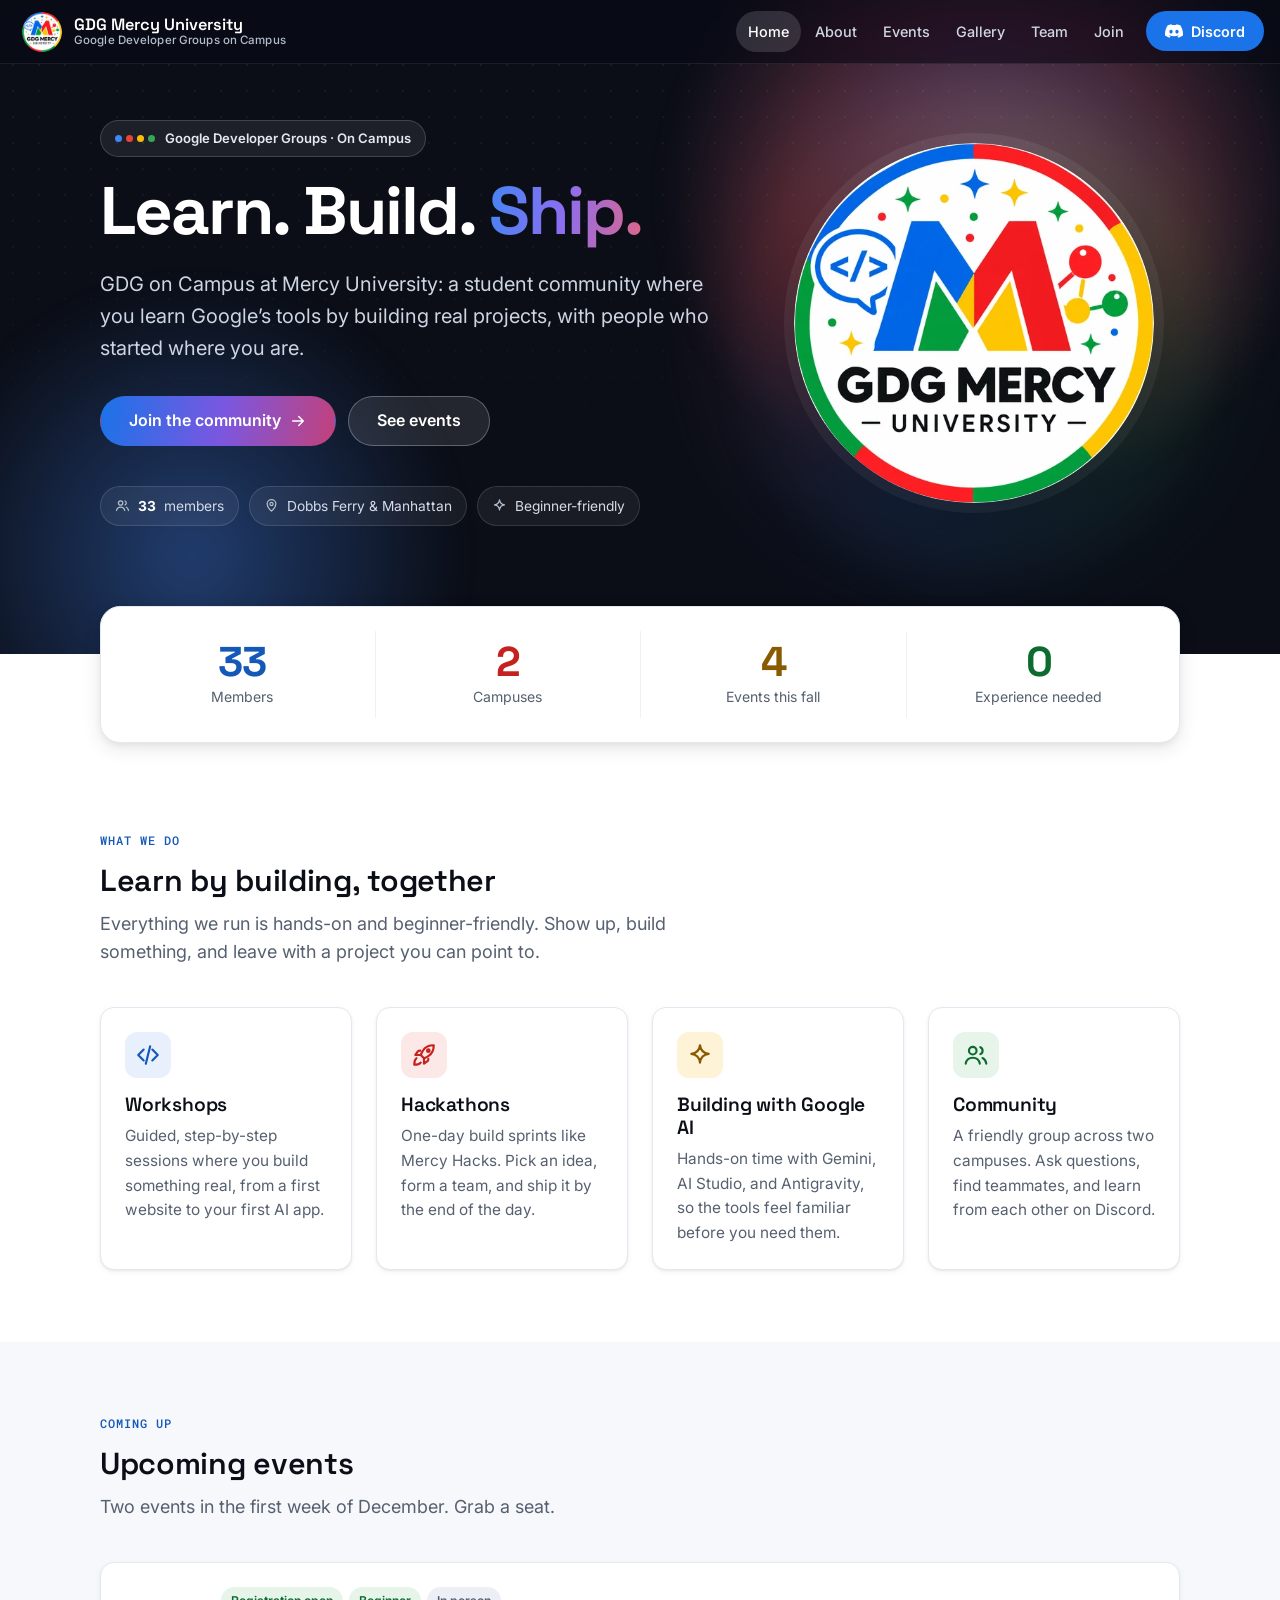
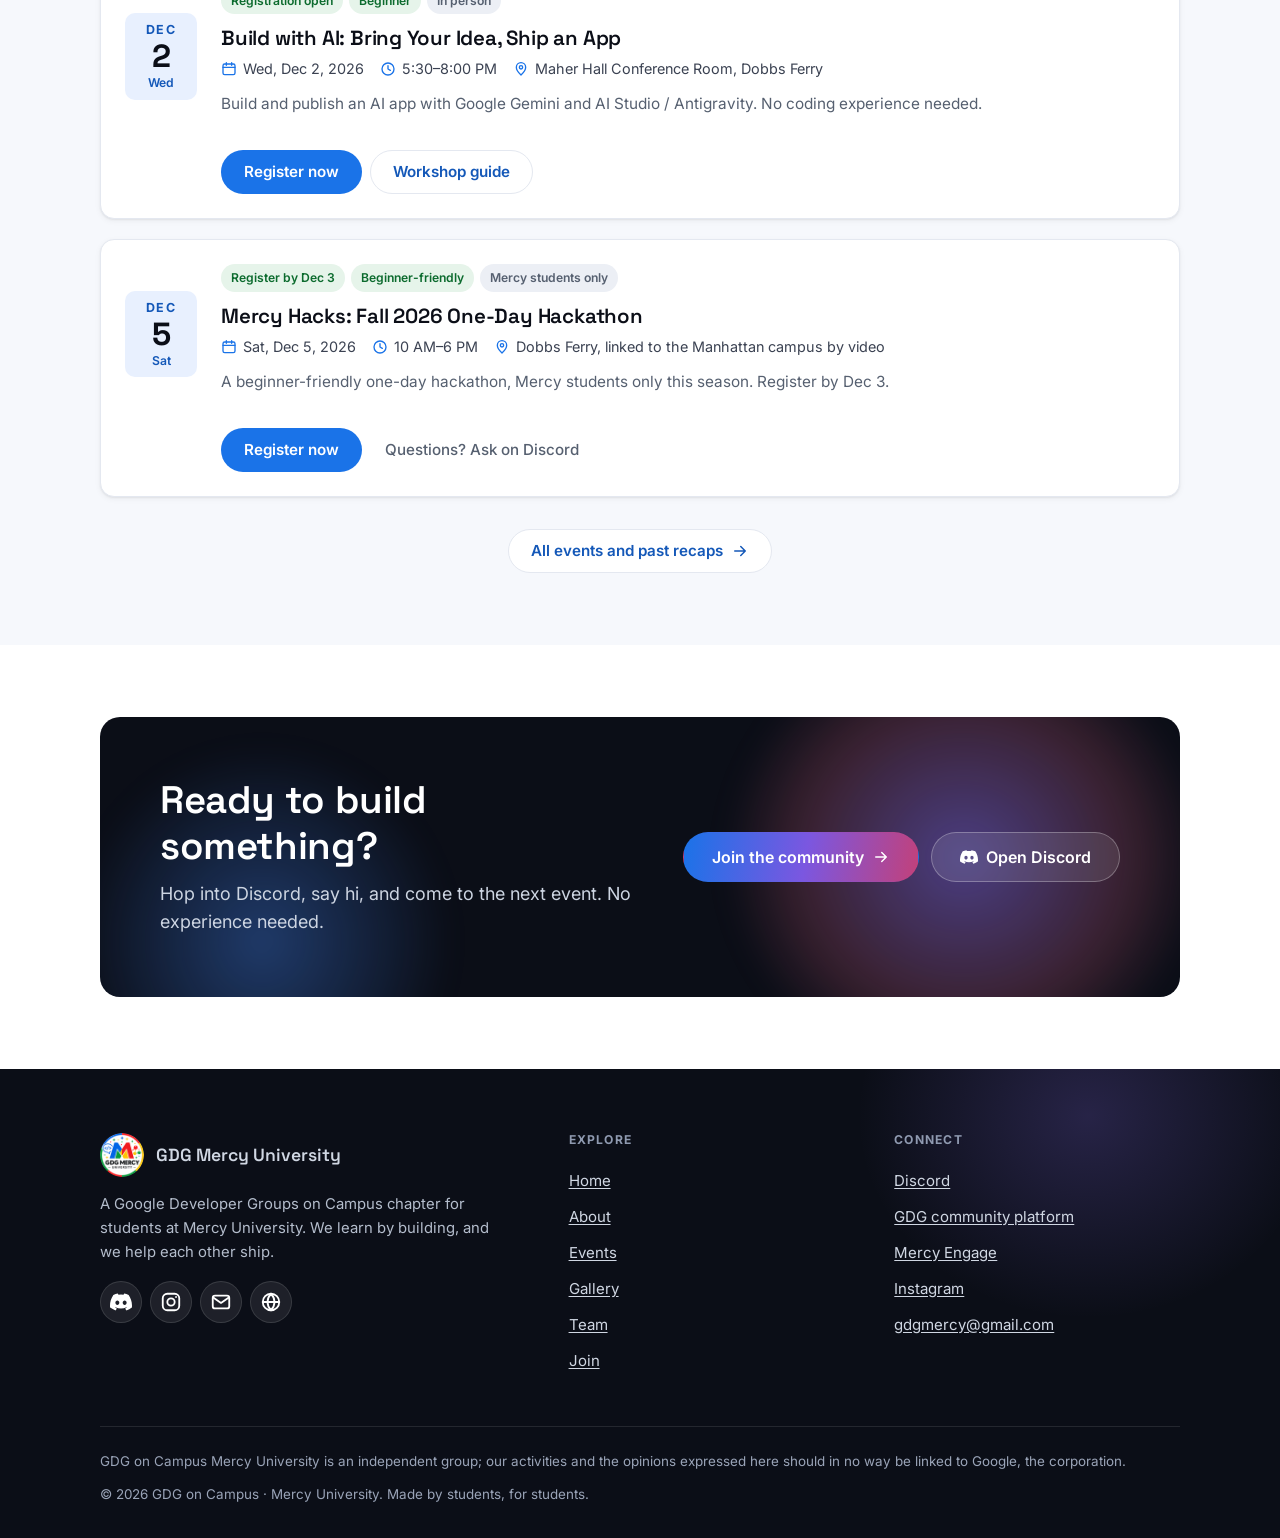
==== commit 8fd32c80: "Add GDG on Campus Mercy University website" ====
--- a/index.html
+++ b/index.html
@@ -39,6 +39,7 @@
 <symbol id="i-globe" viewBox="0 0 24 24"><circle cx="12" cy="12" r="9"/><path d="M3 12h18M12 3c2.500 2.600 3.800 5.600 3.800 9s-1.300 6.400-3.800 9c-2.500-2.600-3.800-5.600-3.800-9S9.500 5.600 12 3z"/></symbol>
 <symbol id="i-cap" viewBox="0 0 24 24"><path d="M2 9.500L12 5l10 4.500-10 4.500z"/><path d="M6 11.800V16c0 1.300 2.700 3 6 3s6-1.700 6-3v-4.200M22 9.500V15"/></symbol>
 <symbol id="i-insta" viewBox="0 0 24 24"><rect x="3" y="3" width="18" height="18" rx="5"/><circle cx="12" cy="12" r="4"/><path d="M17.500 6.500v.01"/></symbol>
+<symbol id="i-zoom" viewBox="0 0 24 24"><circle cx="11" cy="11" r="7"/><path d="M21 21l-4.500-4.500M11 8v6M8 11h6"/></symbol>
 <symbol id="i-close" viewBox="0 0 24 24"><path d="M6 6l12 12M18 6L6 18"/></symbol>
 <symbol id="i-prev" viewBox="0 0 24 24"><path d="M15 5l-7 7 7 7"/></symbol>
 <symbol id="i-next" viewBox="0 0 24 24"><path d="M9 5l7 7-7 7"/></symbol>
@@ -132,18 +133,20 @@
     <h3>Build with AI: Bring Your Idea, Ship an App</h3>
     <ul class="meta"><li><svg class="i" aria-hidden="true" focusable="false"><use href="#i-calendar"/></svg><time datetime="2026-12-02">Wed, Dec 2, 2026</time></li><li><svg class="i" aria-hidden="true" focusable="false"><use href="#i-clock"/></svg>5:30–8:00 PM</li><li><svg class="i" aria-hidden="true" focusable="false"><use href="#i-pin"/></svg>Maher Hall Conference Room, Dobbs Ferry</li></ul>
     <p>Build and publish an AI app with Google Gemini and AI Studio / Antigravity. No coding experience needed.</p>
-  </div>
-  <div class="ev-actions"><a class="btn primary" href="https://gdg.community.dev/gdg-on-campus-mercy-university-dobbs-ferry-united-states/" target="_blank" rel="noopener">Register on GDG platform<span class="visually-hidden"> (opens in a new tab)</span></a><a class="btn ghost" href="https://gdgmercy.github.io/workshop2/" target="_blank" rel="noopener">Workshop guide<span class="visually-hidden"> (opens in a new tab)</span></a></div>
+    
+  </div>
+  <div class="ev-actions"><a class="btn primary" href="https://docs.google.com/forms/d/e/1FAIpQLSf4bMJgmmxpeuRYTfDJgOF1_krM_VFXV0xWE2lnESQZCnvpDA/viewform" target="_blank" rel="noopener">Register now<span class="visually-hidden"> (opens in a new tab)</span></a><a class="btn ghost" href="https://gdgmercy.github.io/workshop2/" target="_blank" rel="noopener">Workshop guide<span class="visually-hidden"> (opens in a new tab)</span></a></div>
 </li>
 <li class="event compact">
   <div class="date-blk" aria-hidden="true"><span class="m">Dec</span><span class="d">5</span><span class="w">Sat</span></div>
   <div>
-    <div class="tags"><span class="tag closed">Registration closed Nov 22</span><span class="tag easy">Beginner-friendly</span><span class="tag ">Mercy students only</span></div>
+    <div class="tags"><span class="tag open">Register by Dec 3</span><span class="tag easy">Beginner-friendly</span><span class="tag ">Mercy students only</span></div>
     <h3>Mercy Hacks: Fall 2026 One-Day Hackathon</h3>
     <ul class="meta"><li><svg class="i" aria-hidden="true" focusable="false"><use href="#i-calendar"/></svg><time datetime="2026-12-05">Sat, Dec 5, 2026</time></li><li><svg class="i" aria-hidden="true" focusable="false"><use href="#i-clock"/></svg>10 AM–6 PM</li><li><svg class="i" aria-hidden="true" focusable="false"><use href="#i-pin"/></svg>Dobbs Ferry, linked to the Manhattan campus by video</li></ul>
-    <p>A beginner-friendly one-day hackathon, Mercy students only this season. Registration closed Nov 22.</p>
-  </div>
-  <div class="ev-actions"><span class="btn ghost is-off" aria-disabled="true">Registration closed</span><a class="btn quiet" href="https://discord.gg/bWHS7KfQe6" target="_blank" rel="noopener">Questions? Ask on Discord<span class="visually-hidden"> (opens in a new tab)</span></a></div>
+    <p>A beginner-friendly one-day hackathon, Mercy students only this season. Register by Dec 3.</p>
+    
+  </div>
+  <div class="ev-actions"><a class="btn primary" href="https://forms.gle/2TFHxe2uCg7HN2do7" target="_blank" rel="noopener">Register now<span class="visually-hidden"> (opens in a new tab)</span></a><a class="btn quiet" href="https://discord.gg/bWHS7KfQe6" target="_blank" rel="noopener">Questions? Ask on Discord<span class="visually-hidden"> (opens in a new tab)</span></a></div>
 </li>
     </ul>
     <div class="more"><a class="btn ghost" href="events.html">All events and past recaps <svg class="i" aria-hidden="true" focusable="false"><use href="#i-arrow"/></svg></a></div>
--- a/css/site.css
+++ b/css/site.css
@@ -292,3 +292,11 @@
 .btn.is-off:active{transform:none}
 @media(min-width:1001px){.channel[data-wide]{grid-column:span 2}}
 @media(min-width:641px) and (max-width:1000px){.channel[data-wide]{grid-column:span 2}}
+
+/* event flyers */
+.flyer{position:relative; display:block; max-width:420px; margin-top:var(--s-4); border-radius:var(--radius-sm); overflow:hidden; border:1px solid var(--line); background:var(--surface-2)}
+.flyer img{display:block; width:100%; height:auto; aspect-ratio:16/9; object-fit:cover; transition:transform .35s var(--ease)}
+.flyer:hover{text-decoration:none}
+.flyer:hover img{transform:scale(1.03)}
+.flyer-hint{position:absolute; right:10px; bottom:10px; display:inline-flex; align-items:center; gap:6px; padding:6px 12px; border-radius:var(--radius-pill); background:rgba(11,14,23,.82); color:#fff; font-size:.8rem; font-weight:600}
+@media(prefers-reduced-motion:reduce){.flyer:hover img{transform:none}}
